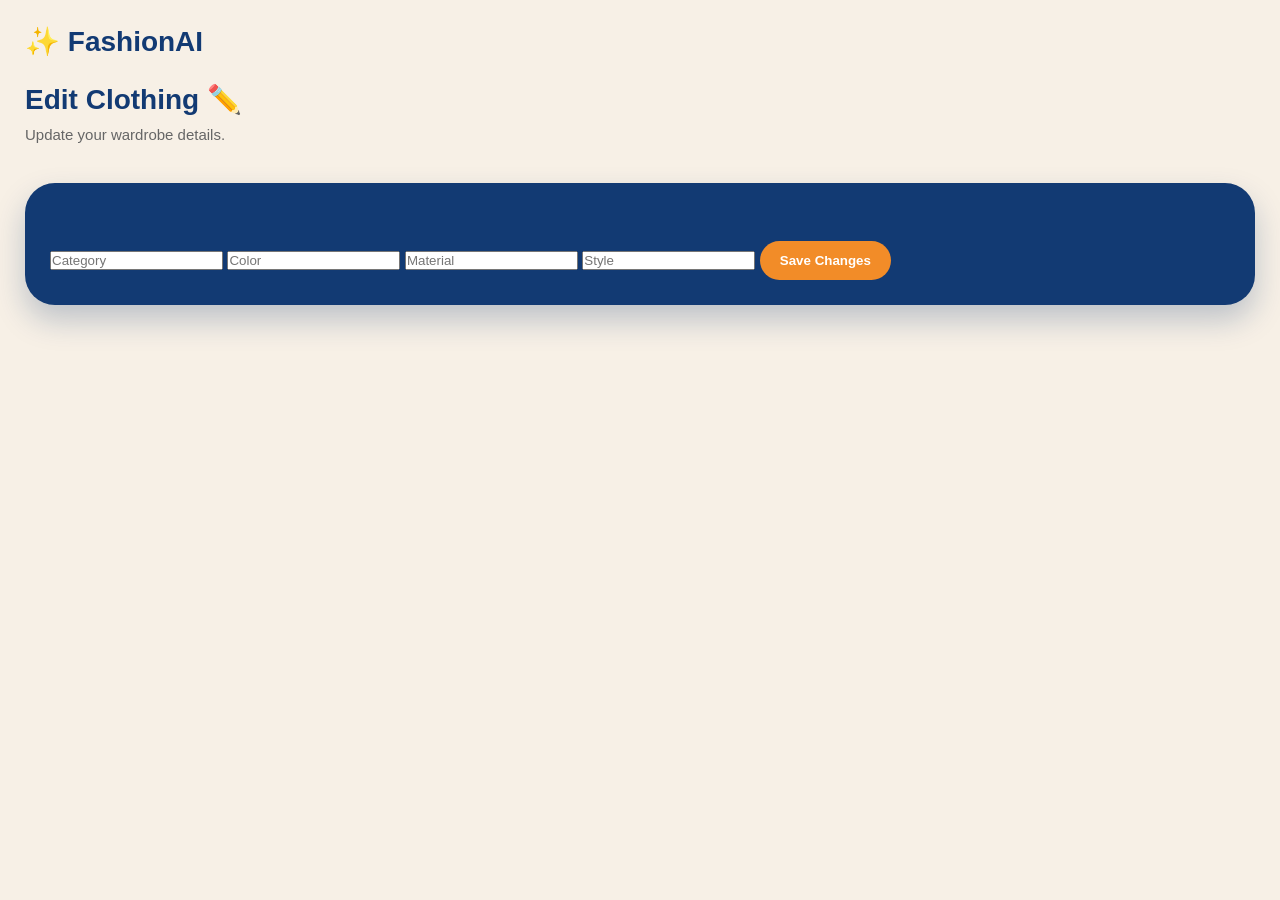
==== edit-clothing.html @ 9685c25d "Create edit-clothing.html" ====
<!DOCTYPE html>
<html lang="en">

<head>

<meta charset="UTF-8">

<meta name="viewport" content="width=device-width, initial-scale=1.0">

<title>Edit Clothing | FashionAI</title>

<link rel="stylesheet" href="style.css">

</head>


<body>


<header class="top-header">

<div class="logo">
✨ FashionAI
</div>

</header>



<section class="welcome">

<h1>
Edit Clothing ✏️
</h1>

<p>
Update your wardrobe details.
</p>

</section>





<section class="card">


<img
id="editImage"
style="
width:100%;
border-radius:25px;
">



<input
id="editCategory"
placeholder="Category"
>



<input
id="editColor"
placeholder="Color"
>



<input
id="editMaterial"
placeholder="Material"
>



<input
id="editStyle"
placeholder="Style"
>




<button id="saveEdit">

Save Changes

</button>


</section>





<script type="module" src="edit-clothing.js"></script>


</body>

</html>
---- style.css ----
/* FashionAI Luxury Design */

*{
    margin:0;
    padding:0;
    box-sizing:border-box;
    font-family:'Poppins',sans-serif;
}


body{

    background:#F7F0E6;
    color:#123A73;
    padding-bottom:90px;

}



/* HEADER */

.top-header{

    display:flex;
    justify-content:space-between;
    align-items:center;

    padding:25px;

}


.logo{

    font-size:28px;
    font-weight:700;

    color:#123A73;

}


.icons span{

    margin-left:15px;
    font-size:22px;

}





/* WELCOME */

.welcome{

    padding:0 25px 20px;

}


.welcome h1{

    font-size:28px;
    margin-bottom:10px;

}


.welcome p{

    color:#666;
    font-size:15px;

}





/* STATS */

.stats{

    display:flex;
    gap:15px;
    padding:20px 25px;

}


.stat-card{

    background:white;

    flex:1;

    padding:20px 10px;

    text-align:center;

    border-radius:22px;

    box-shadow:0 8px 25px rgba(0,0,0,0.08);

}


.stat-card h2{

    color:#F28C28;

}





/* GENERAL CARDS */

.card{

    background:#123A73;

    color:white;

    margin:20px 25px;

    padding:25px;

    border-radius:30px;

    box-shadow:0 15px 30px rgba(18,58,115,0.25);

}



.card h3{

    margin-bottom:15px;

}





/* WEATHER */

.weather h2{

    font-size:40px;

    color:#D4AF37;

}







/* OUTFIT */

.outfit-box{

    display:flex;

    gap:20px;

    align-items:center;

}



.outfit-image{

    background:#F7F0E6;

    width:90px;

    height:90px;

    border-radius:25px;

    display:flex;

    justify-content:center;

    align-items:center;

    font-size:40px;

}




button{

    margin-top:15px;

    background:#F28C28;

    color:white;

    border:none;

    padding:12px 20px;

    border-radius:25px;

    font-weight:600;

    cursor:pointer;

}




button:hover{

    transform:scale(1.05);

}





/* ASSISTANT */

.assistant{

    background:white;

    color:#123A73;

}


.assistant button{

    background:#123A73;

}






/* QUICK ACTIONS */

.section-title{

    padding:20px 25px;

}


.actions{

    display:grid;

    grid-template-columns:1fr 1fr;

    gap:15px;

    padding:0 25px;

}


.actions button{

    height:80px;

}






/* BOTTOM NAVIGATION */

.bottom-nav{


position:fixed;

bottom:0;

left:0;

width:100%;


background:#123A73;

color:white;


display:flex;

justify-content:space-around;

align-items:center;


padding:15px;


border-radius:30px 30px 0 0;


}



.bottom-nav div{

    text-align:center;

    font-size:13px;

}





/* ANIMATIONS */


.card,
.stat-card{

    animation:fadeIn 0.8s ease;

}



@keyframes fadeIn{

from{

opacity:0;

transform:translateY(20px);

}


to{

opacity:1;

transform:translateY(0);

}

}
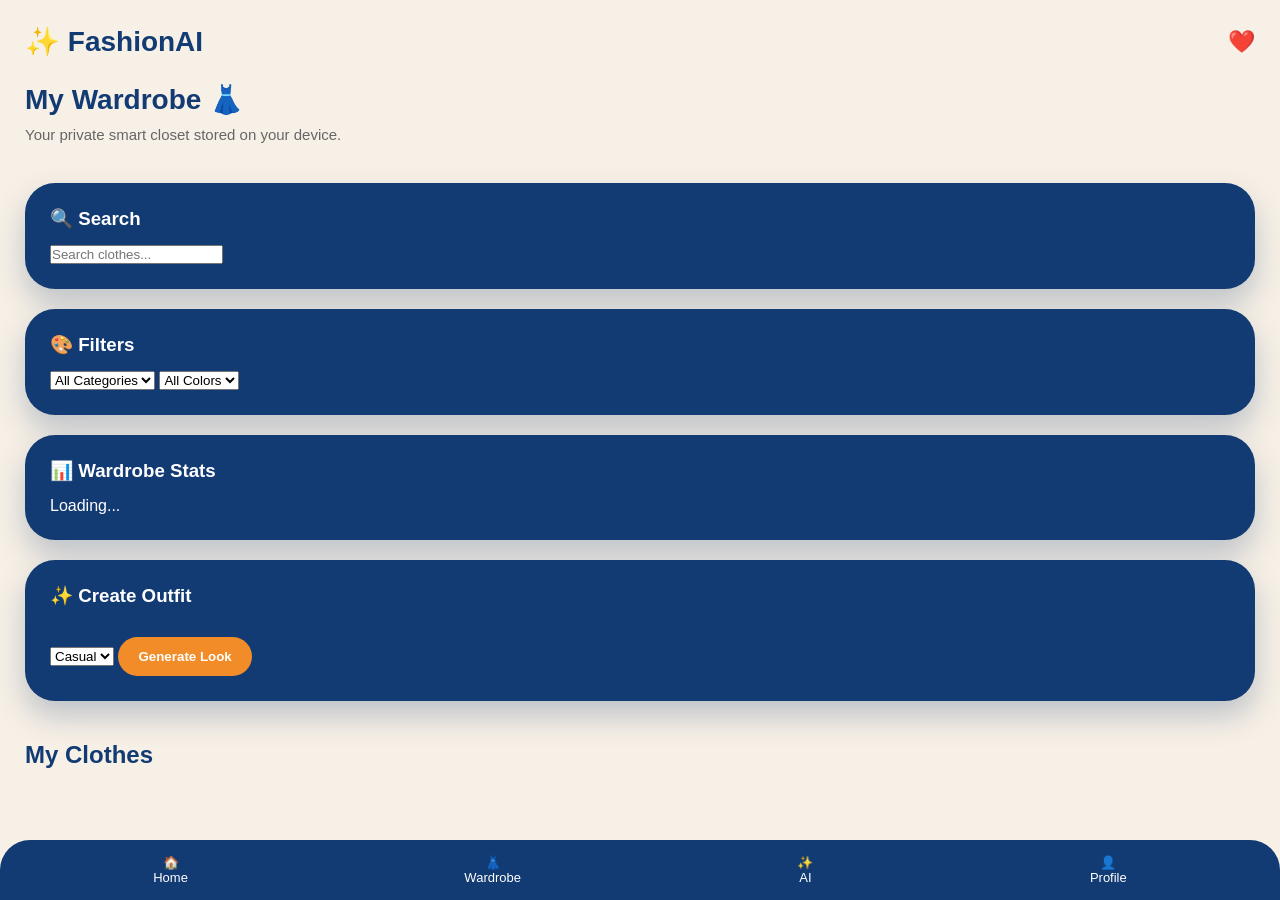
==== commit 8e1d1e72: "Update edit-clothing.html" ====
--- a/edit-clothing.html
+++ b/edit-clothing.html
@@ -7,88 +7,233 @@
 
 <meta name="viewport" content="width=device-width, initial-scale=1.0">
 
-<title>Edit Clothing | FashionAI</title>
+
+<title>
+FashionAI Edit Clothing
+</title>
+
 
 <link rel="stylesheet" href="style.css">
 
+
 </head>
 
 
 <body>
 
 
+
+
 <header class="top-header">
 
+
 <div class="logo">
+
 ✨ FashionAI
-</div>
+
+</div>
+
+
+<div class="icons">
+
+👗
+
+</div>
+
 
 </header>
 
 
 
+
+
+
+
 <section class="welcome">
 
+
 <h1>
-Edit Clothing ✏️
+
+Edit Your Style ✨
+
 </h1>
 
+
 <p>
-Update your wardrobe details.
+
+Update your wardrobe details anytime.
+
 </p>
 
+
 </section>
 
 
 
 
 
+
+
+
+
+<section class="card edit-card">
+
+
+
+
+
+<img
+
+id="editImage"
+
+class="edit-image"
+
+src=""
+
+alt="Clothing Preview"
+
+>
+
+
+
+
+
+
+
+
+<h3>
+
+Clothing Information
+
+</h3>
+
+
+
+
+
+<label>
+
+Category
+
+</label>
+
+
+<input
+
+id="editCategory"
+
+placeholder="Example: Dress, Shirt, Shoes"
+
+>
+
+
+
+
+
+
+
+<label>
+
+Color
+
+</label>
+
+
+<input
+
+id="editColor"
+
+placeholder="Example: Blue, White, Black"
+
+>
+
+
+
+
+
+
+
+<label>
+
+Material
+
+</label>
+
+
+<input
+
+id="editMaterial"
+
+placeholder="Example: Cotton, Silk"
+
+>
+
+
+
+
+
+
+
+<label>
+
+Style
+
+</label>
+
+
+<input
+
+id="editStyle"
+
+placeholder="Example: Elegant, Casual"
+
+>
+
+
+
+
+
+
+
+<button
+
+id="saveEdit"
+
+>
+
+💾 Save Changes
+
+</button>
+
+
+
+
+
+</section>
+
+
+
+
+
+
+
+
+
 <section class="card">
 
 
-<img
-id="editImage"
-style="
-width:100%;
-border-radius:25px;
-">
-
-
-
-<input
-id="editCategory"
-placeholder="Category"
->
-
-
-
-<input
-id="editColor"
-placeholder="Color"
->
-
-
-
-<input
-id="editMaterial"
-placeholder="Material"
->
-
-
-
-<input
-id="editStyle"
-placeholder="Style"
->
-
-
-
-
-<button id="saveEdit">
-
-Save Changes
-
-</button>
+<h3>
+
+🔒 Privacy
+
+</h3>
+
+
+<p>
+
+Your clothing information is stored privately on your device.
+
+</p>
 
 
 </section>
@@ -97,7 +242,81 @@
 
 
 
-<script type="module" src="edit-clothing.js"></script>
+
+
+
+
+<nav class="bottom-nav">
+
+
+<div>
+
+🏠
+
+<br>
+
+Home
+
+</div>
+
+
+
+<div>
+
+👗
+
+<br>
+
+Wardrobe
+
+</div>
+
+
+
+
+<div>
+
+✨
+
+<br>
+
+AI
+
+</div>
+
+
+
+
+<div>
+
+👤
+
+<br>
+
+Profile
+
+</div>
+
+
+
+</nav>
+
+
+
+
+
+
+
+<script
+
+type="module"
+
+src="edit-clothing.js">
+
+</script>
+
+
+
 
 
 </body>
